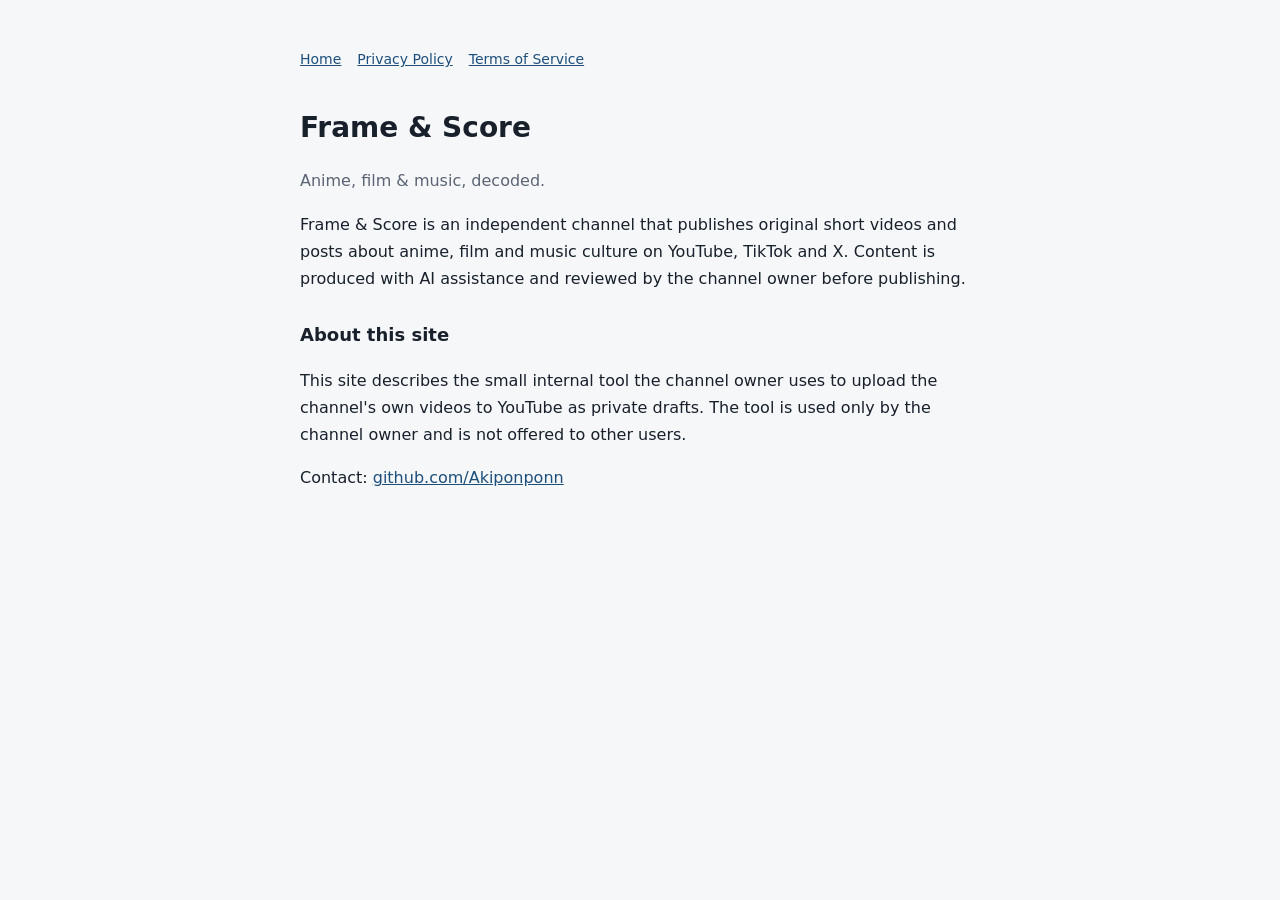
==== index.html @ e569a85f "Add home, privacy policy and terms pages Co-Authored-By: Claude Opus 5.5 <noreply@anthropic.com>" ====
<!doctype html><html lang="en"><head><meta charset="utf-8"><meta name="viewport" content="width=device-width,initial-scale=1"><title>Frame &amp; Score</title><link rel="stylesheet" href="style.css"></head>
<body><main>
<nav><a href="./">Home</a><a href="privacy.html">Privacy Policy</a><a href="terms.html">Terms of Service</a></nav>
<h1>Frame &amp; Score</h1>
<p class="muted">Anime, film &amp; music, decoded.</p>
<p>Frame &amp; Score is an independent channel that publishes original short videos and posts about anime, film and music culture on YouTube, TikTok and X. Content is produced with AI assistance and reviewed by the channel owner before publishing.</p>
<h2>About this site</h2>
<p>This site describes the small internal tool the channel owner uses to upload the channel's own videos to YouTube as private drafts. The tool is used only by the channel owner and is not offered to other users.</p>
<p>Contact: <a href="https://github.com/Akiponponn">github.com/Akiponponn</a></p>
</main></body></html>
---- style.css ----
:root{--bg:#f6f7f9;--fg:#18202c;--muted:#5b6474;--accent:#1d4f7c}
@media (prefers-color-scheme:dark){:root{--bg:#0f141c;--fg:#e6eaf0;--muted:#9aa4b4;--accent:#86b4e3}}
body{margin:0;background:var(--bg);color:var(--fg);font:16px/1.7 system-ui,-apple-system,"Segoe UI",sans-serif;padding:48px max(16px,env(safe-area-inset-left))}
main{max-width:680px;margin:0 auto}
h1{font-size:28px;margin:0 0 8px}h2{font-size:18px;margin:28px 0 6px}
p,li{color:var(--fg)}.muted{color:var(--muted)}a{color:var(--accent)}
nav{display:flex;gap:16px;margin-bottom:32px;font-size:14px}
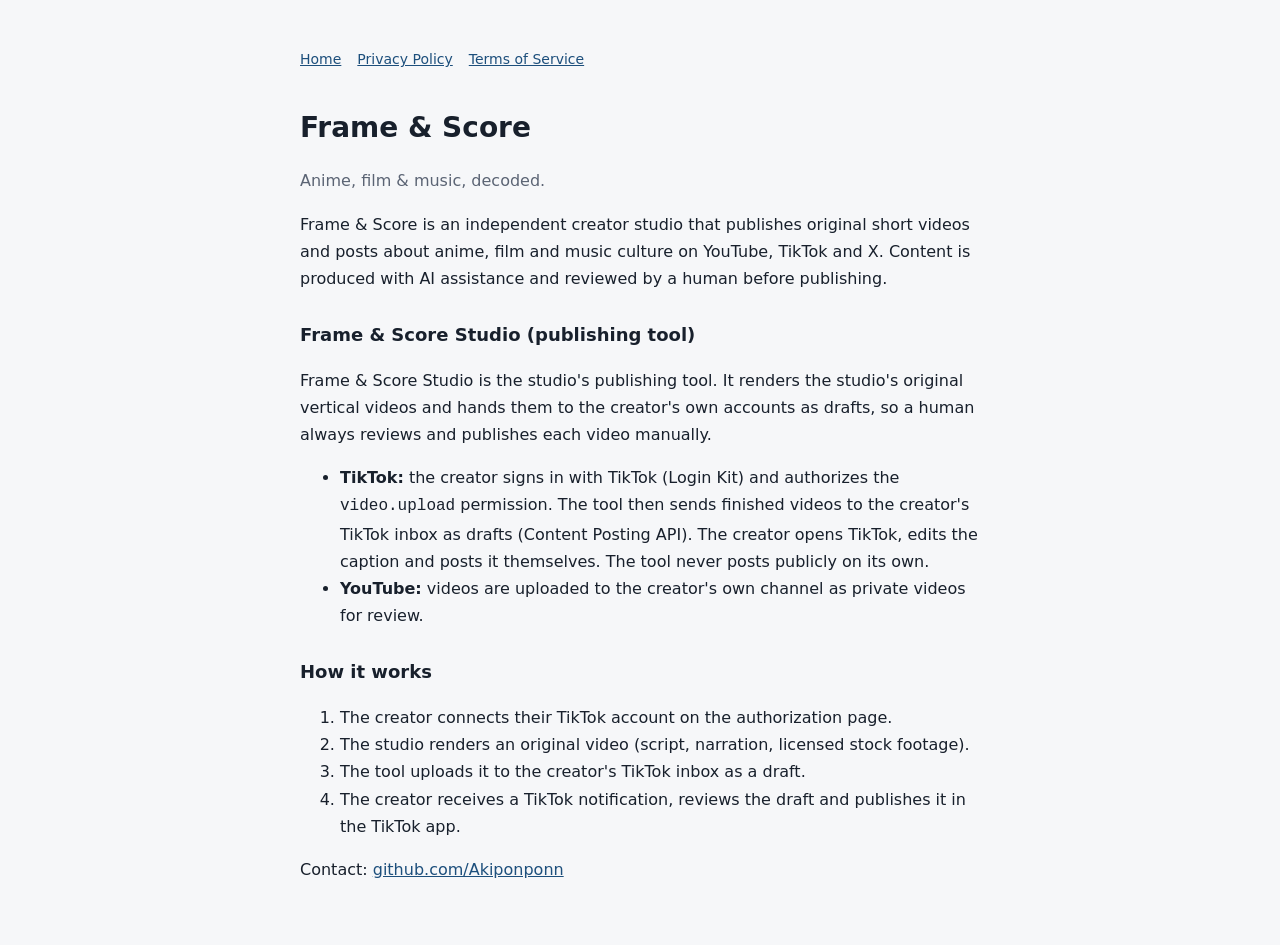
==== commit f9911eb4: "Add TikTok integration pages (callback, privacy, terms) Co-Authored-By: Claude Opus 5.5 <noreply@ant" ====
--- a/index.html
+++ b/index.html
@@ -3,8 +3,19 @@
 <nav><a href="./">Home</a><a href="privacy.html">Privacy Policy</a><a href="terms.html">Terms of Service</a></nav>
 <h1>Frame &amp; Score</h1>
 <p class="muted">Anime, film &amp; music, decoded.</p>
-<p>Frame &amp; Score is an independent channel that publishes original short videos and posts about anime, film and music culture on YouTube, TikTok and X. Content is produced with AI assistance and reviewed by the channel owner before publishing.</p>
-<h2>About this site</h2>
-<p>This site describes the small internal tool the channel owner uses to upload the channel's own videos to YouTube as private drafts. The tool is used only by the channel owner and is not offered to other users.</p>
+<p>Frame &amp; Score is an independent creator studio that publishes original short videos and posts about anime, film and music culture on YouTube, TikTok and X. Content is produced with AI assistance and reviewed by a human before publishing.</p>
+<h2>Frame &amp; Score Studio (publishing tool)</h2>
+<p>Frame &amp; Score Studio is the studio's publishing tool. It renders the studio's original vertical videos and hands them to the creator's own accounts as drafts, so a human always reviews and publishes each video manually.</p>
+<ul>
+<li><b>TikTok:</b> the creator signs in with TikTok (Login Kit) and authorizes the <code>video.upload</code> permission. The tool then sends finished videos to the creator's TikTok inbox as drafts (Content Posting API). The creator opens TikTok, edits the caption and posts it themselves. The tool never posts publicly on its own.</li>
+<li><b>YouTube:</b> videos are uploaded to the creator's own channel as private videos for review.</li>
+</ul>
+<h2>How it works</h2>
+<ol>
+<li>The creator connects their TikTok account on the authorization page.</li>
+<li>The studio renders an original video (script, narration, licensed stock footage).</li>
+<li>The tool uploads it to the creator's TikTok inbox as a draft.</li>
+<li>The creator receives a TikTok notification, reviews the draft and publishes it in the TikTok app.</li>
+</ol>
 <p>Contact: <a href="https://github.com/Akiponponn">github.com/Akiponponn</a></p>
 </main></body></html>
